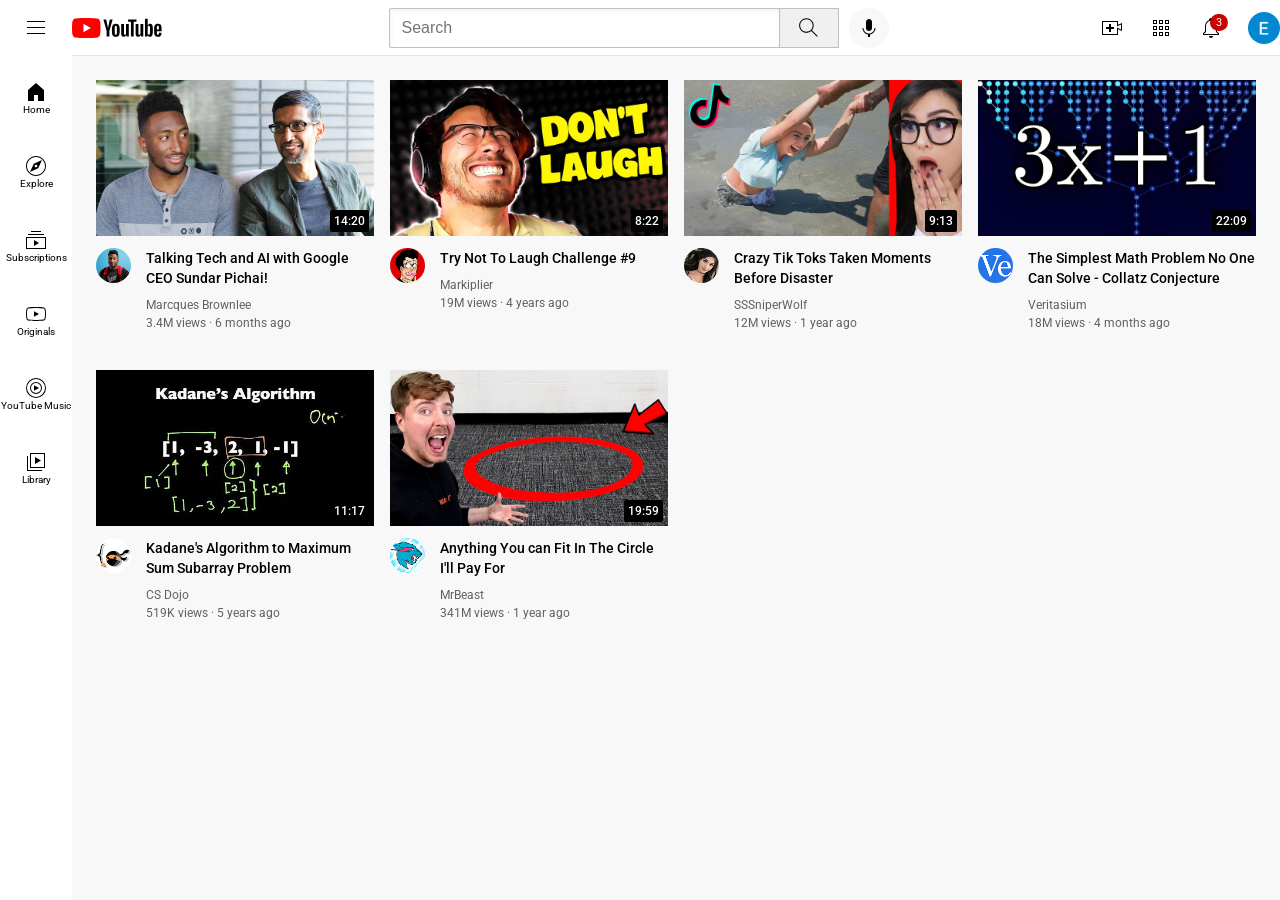
==== youtube.html @ 637fbe9c "Initial Code" ====
<!DOCTYPE html>
<html lang="en">
<head>
    <meta charset="UTF-8">
    <meta name="viewport" content="width=device-width, initial-scale=1.0">
    <title>YouTube.com Clone</title>
    <link rel="stylesheet" href="youtube.css">
    <link rel="preconnect" href="https://fonts.googleapis.com">
    <link rel="preconnect" href="https://fonts.gstatic.com" crossorigin>
    <link href="https://fonts.googleapis.com/css2?family=Roboto:wght@400;500;700&display=swap" rel="stylesheet">
</head>
<body>
    <div class="header">
        <div class="left-section">
            <img class="hamburger" src="svg/hamburger-menu.svg">
            <img src="svg/youtube-logo.svg" class="youtube-logo">
        </div>
        <div class="middle-section">
            <input class="search-bar" type="text" placeholder="Search">
            <button class="search-button">
                <img src="svg/search.svg" class="search-icon">
                <div class="tooltip">Search</div>
            </button>
            <button class="voice-button">
                <img src="svg/voice-search-icon.svg" class="voice-icon">
                <div class="tooltip">Search with your voice</div>

            </button>
        </div>
        <div class="right-section">
            <div class="upload-icon-container">
                <img src="svg/upload.svg" class="upload-icon">
                <div class="tooltip">Create</div>
            </div>
            <div class="app-icon-container">
                <img src="svg/youtube-apps.svg" class="youtube-apps">
                <div class="tooltip">YouTube Apps</div>
            </div>
            <div class="notification-icon-container">
                <img src="svg/notifications.svg" class="notification-icon">
                <div class="tooltip">Notification</div>
                <div class="notifications-count">3</div>
            </div>
            <img src="channel.jpg" class="channel-pic">
        </div>    
    </div>
    <div class="sidebar">
        <div class="sidebar-link">
            <img src="sidebar/home.svg">
            <div>Home</div>
        </div>
        <div class="sidebar-link">
            <img src="sidebar/explore.svg">
            <div>Explore</div>
        </div>
        <div class="sidebar-link">
            <img src="sidebar/subscriptions.svg">
            <div>Subscriptions</div>
        </div>
        <div class="sidebar-link">
            <img src="sidebar/originals.svg">
            <div>Originals</div>
        </div>
        <div class="sidebar-link">
            <img src="sidebar/youtube-music.svg">
            <div>YouTube Music</div>
        </div>
        <div class="sidebar-link">
            <img src="sidebar/library.svg">
            <div>Library</div>
        </div>
    </div>
    
    <div class="video-grid">
        <div class="video-preview">
            <div class="thumbnail-row">
                <img class="thumbnail" src="thumbnails/thumbnail-1.webp">
                <div class="video-time">14:20</div>
            </div>
            <div class="video-info-grid">
                <div class="channel-picture">
                    <img class="profile-picture" src="channel/channel-1.jpeg">
                </div>
                <div class="video-info">
                    <p class="video-title">Talking Tech and AI with Google CEO Sundar Pichai!</p>
                    <p class="video-author">Marcques Brownlee</p>
                    <p class="video-status">3.4M views &#183; 6 months ago</p>
                </div>
            </div>
        </div>

        <div class="video-preview">
            <div class="thumbnail-row">
                <img class="thumbnail" src="thumbnails/thumbnail-2.webp">
                <div class="video-time">8:22</div>
            </div>
            <div class="video-info-grid">
                <div class="channel-picture">
                    <img class="profile-picture" src="channel/channel-2.jpeg">
                </div>
                <div class="video-info">
                    <p class="video-title">Try Not To Laugh Challenge #9</p>
                    <p class="video-author">Markiplier</p>
                    <p class="video-status">19M views &#183; 4 years ago</p>
                </div>
            </div>
        </div>

        <div class="video-preview">
            <div class="thumbnail-row">
                <img class="thumbnail" src="thumbnails/thumbnail-3.webp">
                <div class="video-time">9:13</div>
            </div>
            <div class="video-info-grid">
                <div class="channel-picture">
                    <img class="profile-picture" src="channel/channel-3.jpeg">
                </div>
                <div class="video-info">
                    <p class="video-title">Crazy Tik Toks Taken Moments Before Disaster</p>
                    <p class="video-author">SSSniperWolf</p>
                    <p class="video-status">12M views &#183; 1 year ago</p>
                </div>
            </div>
        </div>

        <div class="video-preview">
            <div class="thumbnail-row">
                <img class="thumbnail" src="thumbnails/thumbnail-4.webp">
                <div class="video-time">22:09</div>
            </div>
            <div class="video-info-grid">
                <div class="channel-picture">
                    <img class="profile-picture" src="channel/channel-4.jpeg">
                </div>
                <div class="video-info">
                    <p class="video-title">The Simplest Math Problem No One Can Solve - Collatz Conjecture</p>
                    <p class="video-author">Veritasium</p>
                    <p class="video-status">18M views &#183; 4 months ago</p>
                </div>
            </div>
        </div>
        <div class="video-preview">
            <div class="thumbnail-row">
                <img class="thumbnail" src="thumbnails/thumbnail-5.webp">
                <div class="video-time">11:17</div>
            </div>
            <div class="video-info-grid">
                <div class="channel-picture">
                    <img class="profile-picture" src="channel/channel-5.jpeg">
                </div>
                <div class="video-info">
                    <p class="video-title">Kadane's Algorithm to Maximum Sum Subarray Problem</p>
                    <p class="video-author">CS Dojo</p>
                    <p class="video-status">519K views &#183; 5 years ago</p>
                </div>
            </div>
        </div>

        <div class="video-preview">
            <div class="thumbnail-row">
                <img class="thumbnail" src="thumbnails/thumbnail-6.webp">
                <div class="video-time">19:59</div>
            </div>
            <div class="video-info-grid">
                <div class="channel-picture">
                    <img class="profile-picture" src="channel/channel-6.jpeg">
                </div>
                <div class="video-info">
                    <p class="video-title">Anything You can Fit In The Circle I'll Pay For</p>
                    <p class="video-author">MrBeast</p>
                    <p class="video-status">341M views &#183; 1 year ago</p>
                </div>
            </div>
        </div>

    </div>
</body>
</html>
---- youtube.css ----
p{
    margin-top: 0;
    margin-bottom: 0;
}
body{
    margin: 0;
    padding-top: 80px;
    padding-left: 96px;
    padding-right: 24px;
    background-color: rgb(248, 248, 248);
    font-family: Roboto, Arial;
}





.header{
    height: 55px;
    display: flex;
    flex-direction: row;
    justify-content: space-between;
    position: fixed;
    top: 0;
    bottom: 0;
    right: 0;
    left: 0;
    z-index: 100;
    background-color: white;
    border-bottom-width: 1px;
    border-bottom-style: solid;
    border-bottom-color: rgb(228, 228, 228);
}
.left-section{
    display: flex;
    align-items: center;
}
.hamburger{
    height: 24px;
    margin-left: 24px;
    margin-right: 24px;
}
.youtube-logo{
    height: 20px;
}
.middle-section{
    flex: 1;
    margin-left: 70px;
    margin-right: 35px;
    max-width: 500px;
    display: flex;
    align-items: center;
}
.search-bar{
    flex: 1;
    height: 36px;
    padding-left: 12px;
    font-size: 16px;
    border: 1px solid rgb(192, 192, 192);
    border-radius: 2px;
    box-shadow: inset 1px 2px 5px rgba(0, 0, 0, 0.05);
    width: 0;
}
.search-bar::placeholder{
    font-size: 16px;
}
.search-button{
    height: 40px;
    width: 60px;
    background-color: rgb(240, 240, 240);
    border-width: 1px;
    border-style: solid;
    border-color: rgb(192, 192, 192);
    margin-left: -1px;
    margin-right: 10px;
    position: relative;
}
.search-button .tooltip,
.voice-button .tooltip,
.upload-icon-container .tooltip,
.app-icon-container .tooltip,
.notification-icon-container .tooltip{
    position: absolute;
    background-color: gray;
    color: white;
    padding: 4px;
    padding-right: 8px;
    padding-left: 8px;
    border-radius: 2px;
    font-size: 12px;
    bottom: -30px;
    opacity: 0;    
    transition: opacity 0.15s ;
    pointer-events:none;
    white-space: nowrap;
}
.search-button:hover .tooltip,
.voice-button:hover .tooltip,
.upload-icon-container:hover .tooltip,
.app-icon-container:hover .tooltip,
.notification-icon-container:hover .tooltip{
    opacity: 1;
}
.search-button,
.voice-button,
.upload-icon-container,
.app-icon-container,
.notification-icon-container{
    display: flex;
    justify-content: center;
    align-items: center;
    position: relative;
}
.search-icon{
    height: 25px;
}
.voice-button{
    height: 40px;
    width: 40px;
    border-radius: 20px;
    border: none;
    background-color: rgb(248, 248, 248);

}
.voice-icon{
    height: 24px;
}
.right-section{
    width: 180px;
    margin-left: 20px;
    display: flex;
    align-items: center;
    justify-content: space-between;
    flex-shrink: 0;
}
.upload-icon{
    height: 24px;
}
.youtube-apps{
    height: 24px;
}
.notification-icon-container{
    position: relative;
}
.notification-icon{
    height: 24px;
}
.notifications-count{
    position: absolute;
    top: -2px;
    right: -5px;
    background-color: rgb(200, 0, 0);
    color: white;
    font-size: 11px;
    padding-left: 6px;
    padding-right: 6px;
    padding-top: 2px;
    padding-bottom: 2px;
    border-radius: 10px;

}
.channel-pic{
    height: 32px;
    border-radius: 16px;
}









.sidebar{
    position: fixed;
    left: 0;
    bottom: 0;
    top: 55px;
    background-color: white;
    width: 72px;
    z-index: 200;
    padding-top: 5px;
}
.sidebar-link{
    height: 74px;
    display: flex;    
    justify-content: center;
    align-items: center;
    flex-direction: column;
    cursor: pointer;
}
.sidebar-link:hover{
    background-color: rgb(235,235,235);
}
.sidebar-link img{
    height: 24px;
}
.sidebar div{
    font-size: 10px;
}














.video-grid{
    display: grid;
    grid-template-columns: 1fr 1fr 1fr;
    column-gap: 16px;
    row-gap: 40px;
}

@media (max-width: 750px) {
    .video-grid {
        grid-template-columns: 1fr 1fr;
    }
}
@media (min-width: 751px) and (max-width: 999px){
    .video-grid{
        grid-template-columns: 1fr 1fr 1fr;
    }
}
@media (min-width:1000px) {
    .video-grid {
        grid-template-columns: 1fr 1fr 1fr 1fr;
    }
}

.thumbnail-row{
    margin-bottom: 8px;
    position: relative;
}
.thumbnail{
    width: 100%;
}
.video-time{
    background-color: black;
    color: white;
    position: absolute;
    bottom: 8px;
    right: 5px;
    font-size: 12px;
    font-weight: 500;
    padding: 4px;
    border-radius: 2px;
}
.video-info-grid{
    display: grid;
    grid-template-columns: 50px 1fr ;
}
.profile-picture{
    width: 35px;
    border-radius: 50px;
}
.video-title{
    margin-top: 0;
    font-size: 14px;
    font-weight: 500;
    line-height: 20px;
    margin-bottom: 10px;
}
.video-author{
    font-size: 12px;    
    color: rgb(96, 96, 96);
    margin-bottom: 4px;
}
.video-status{
    font-size: 12px;
    color: rgb(96, 96, 96);
}
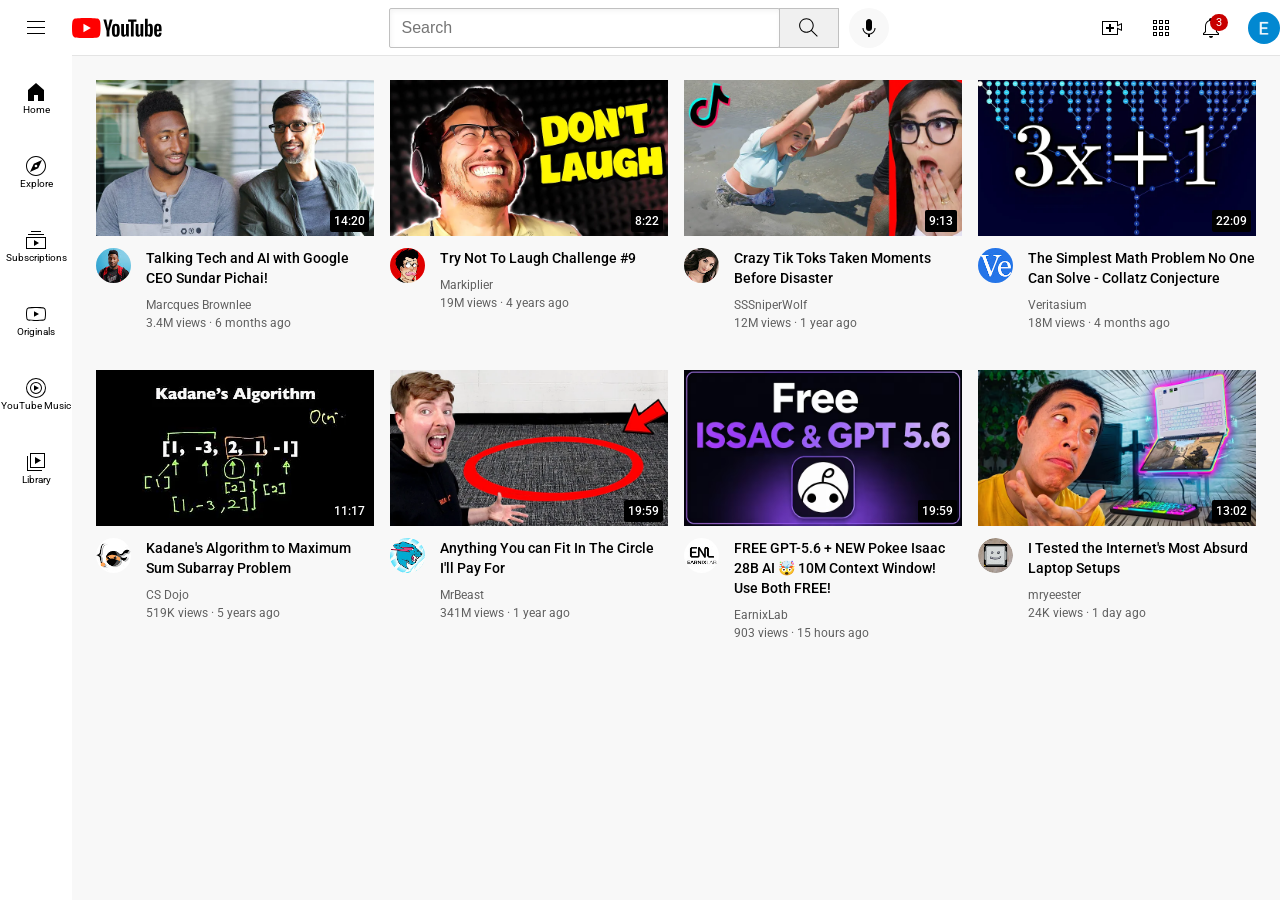
==== commit b0b09a3b: "New Features Added!" ====
--- a/youtube.html
+++ b/youtube.html
@@ -173,6 +173,40 @@
             </div>
         </div>
 
+        <div class="video-preview">
+            <div class="thumbnail-row">
+                <img class="thumbnail" src="thumbnails/thumbnail-7.webp">
+                <div class="video-time">19:59</div>
+            </div>
+            <div class="video-info-grid">
+                <div class="channel-picture">
+                    <img class="profile-picture" src="channel/channel-7.jpeg">
+                </div>
+                <div class="video-info">
+                    <p class="video-title">FREE GPT-5.6 + NEW Pokee Isaac 28B AI 🤯 10M Context Window! Use Both FREE!</p>
+                    <p class="video-author">EarnixLab</p>
+                    <p class="video-status">903 views &#183; 15 hours ago</p>
+                </div>
+            </div>
+        </div>
+
+        <div class="video-preview">
+            <div class="thumbnail-row">
+                <img class="thumbnail" src="thumbnails/thumbnail-8.webp">
+                <div class="video-time">13:02</div>
+            </div>
+            <div class="video-info-grid">
+                <div class="channel-picture">
+                    <img class="profile-picture" src="channel/channel-8.jpeg">
+                </div>
+                <div class="video-info">
+                    <p class="video-title">I Tested the Internet's Most Absurd Laptop Setups</p>
+                    <p class="video-author">mryeester</p>
+                    <p class="video-status">24K views &#183; 1 day ago</p>
+                </div>
+            </div>
+        </div>
+        
     </div>
 </body>
 </html>
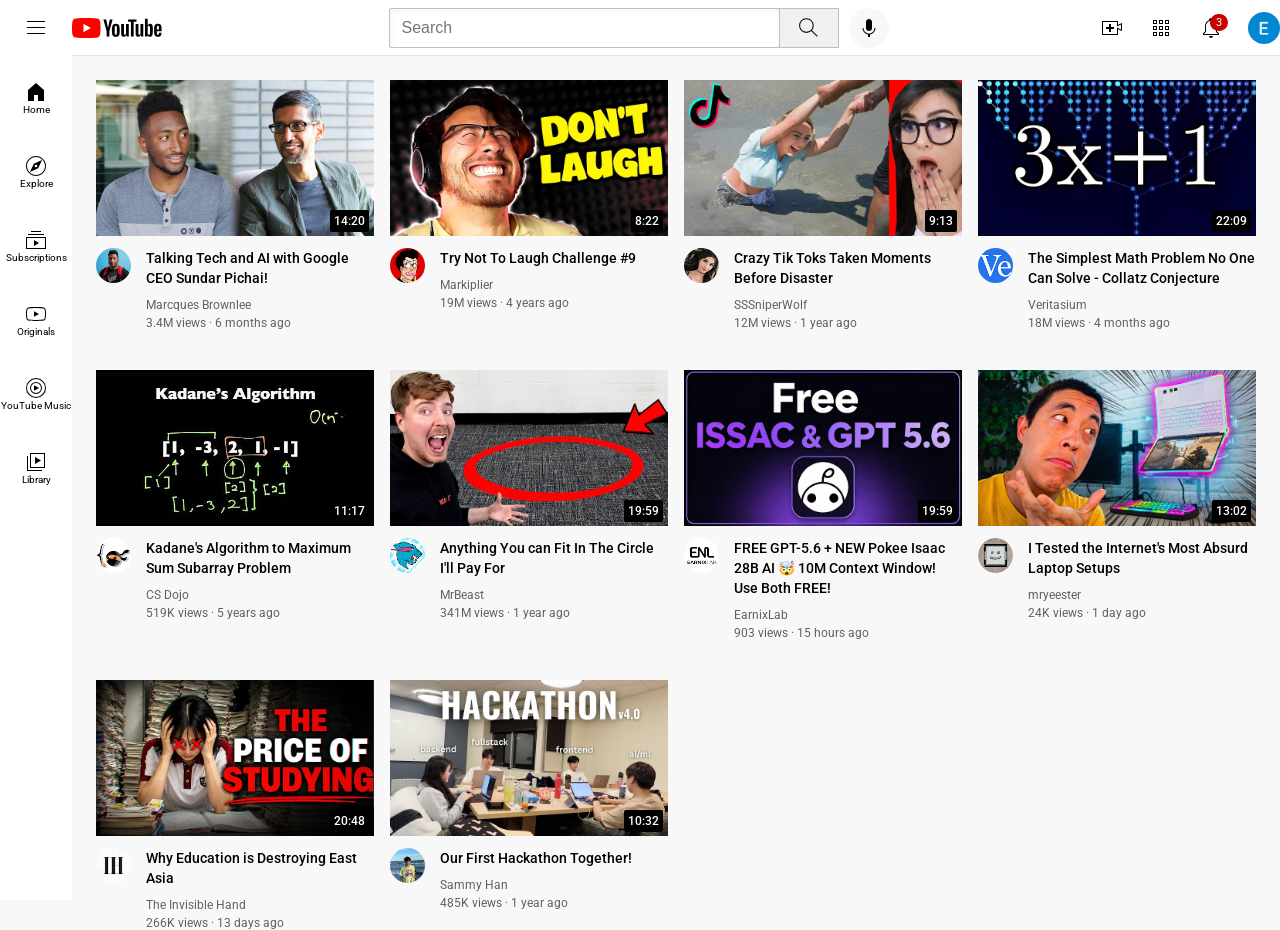
==== commit 811f848b: "Still new feature" ====
--- a/youtube.html
+++ b/youtube.html
@@ -206,6 +206,40 @@
                 </div>
             </div>
         </div>
+
+        <div class="video-preview">
+            <div class="thumbnail-row">
+                <img class="thumbnail" src="thumbnails/thumbnail-9.webp">
+                <div class="video-time">20:48</div>
+            </div>
+            <div class="video-info-grid">
+                <div class="channel-picture">
+                    <img class="profile-picture" src="channel/channel-9.jpeg">
+                </div>
+                <div class="video-info">
+                    <p class="video-title">Why Education is Destroying East Asia</p>
+                    <p class="video-author">The Invisible Hand</p>
+                    <p class="video-status">266K views &#183; 13 days ago</p>
+                </div>
+            </div>
+        </div>
+
+        <div class="video-preview">
+            <div class="thumbnail-row">
+                <img class="thumbnail" src="thumbnails/thumbnail-10.webp">
+                <div class="video-time">10:32</div>
+            </div>
+            <div class="video-info-grid">
+                <div class="channel-picture">
+                    <img class="profile-picture" src="channel/channel-10.jpeg">
+                </div>
+                <div class="video-info">
+                    <p class="video-title">Our First Hackathon Together!</p>
+                    <p class="video-author">Sammy Han</p>
+                    <p class="video-status">485K views &#183; 1 year ago</p>
+                </div>
+            </div>
+        </div>
         
     </div>
 </body>
